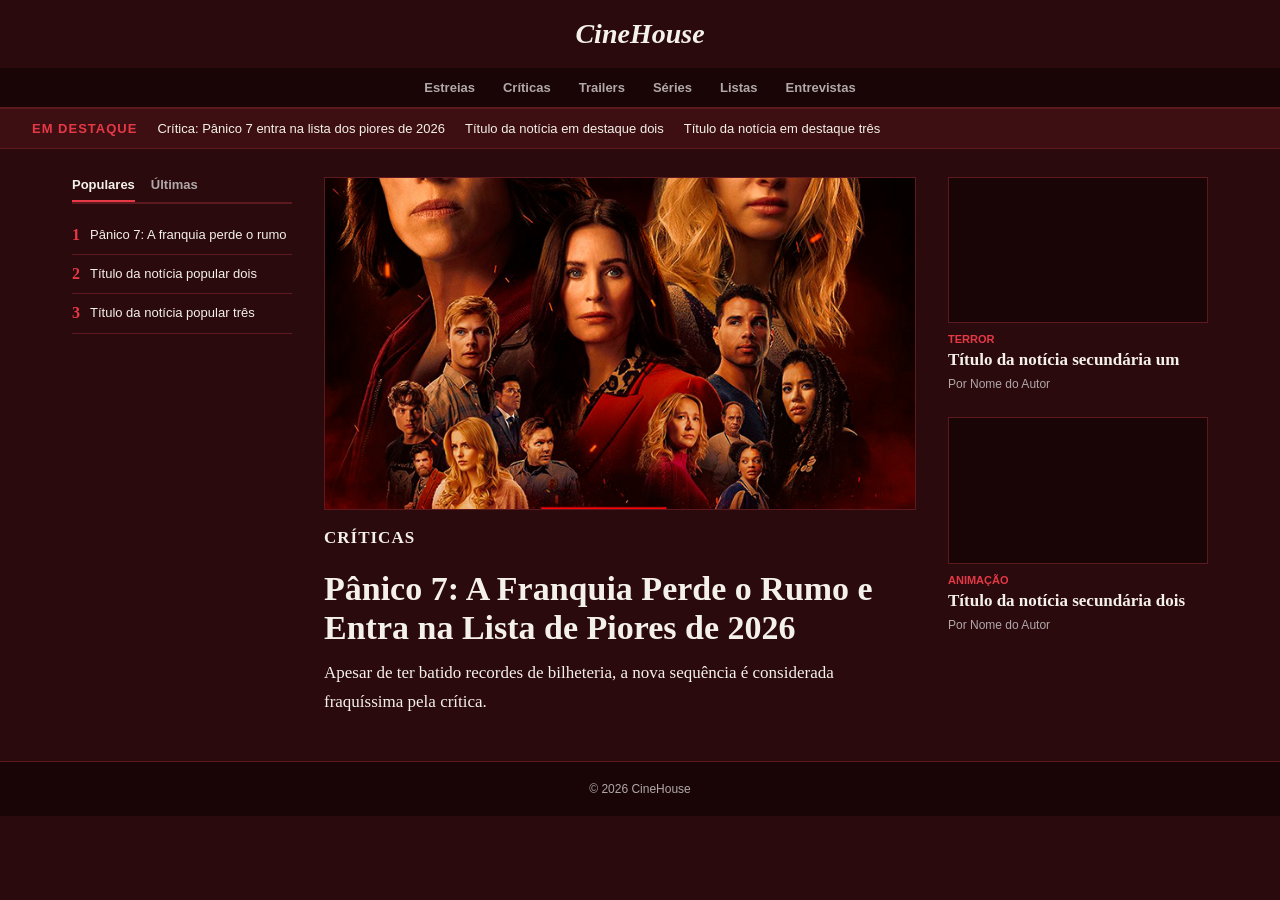
==== frontend/index.html @ 648c5cd6 "feat: Imagem do Filme Panico7 adiciona. Cor do fundo e mudada para cores mais curas, e contrastes fe" ====
<!DOCTYPE html>
<html lang="pt">
<head>
  <meta charset="UTF-8">
  <meta name="viewport" content="width=device-width, initial-scale=1">
  <title>CineHouse</title>
  <link rel="stylesheet" href="../styles/style.css">
</head>
<body>

  <header class="site-header">
    <div class="header-inner">
      <div class="header-spacer"></div>
      <a href="index.html" class="logo">CineHouse</a>
    </div>
    <nav class="main-nav">
      <a href="#">Estreias</a>
      <a href="#">Críticas</a>
      <a href="#">Trailers</a>
      <a href="#">Séries</a>
      <a href="#">Listas</a>
      <a href="#">Entrevistas</a>
    </nav>
  </header>

  <!-- BARRA DE DESTAQUE COM LINK PARA O ARTIGO -->
  <div class="trending-bar">
    <span class="trending-label">Em destaque</span>
    <a href="../noticias/Panico7.html">Crítica: Pânico 7 entra na lista dos piores de 2026</a>
    <a href="#">Título da notícia em destaque dois</a>
    <a href="#">Título da notícia em destaque três</a>
  </div>

  <main class="content-grid">

    <aside class="sidebar-left">
      <div class="sidebar-tabs">
        <span class="tab active">Populares</span>
        <span class="tab">Últimas</span>
      </div>
      <ol class="popular-list">
        <li>
          <span class="rank">1</span>
          <a href="../noticias/Panico7.html" class="popular-title">Pânico 7: A franquia perde o rumo</a>
        </li>
        <li>
          <span class="rank">2</span>
          <span class="popular-title">Título da notícia popular dois</span>
        </li>
        <li>
          <span class="rank">3</span>
          <span class="popular-title">Título da notícia popular três</span>
        </li>
      </ol>
    </aside>

    <!-- ARTIGO PRINCIPAL TAMBÉM LINKADO -->
    <article class="featured-story">
      <a href="../noticias/Panico7.html">
        <div class="featured-image">
	<img src="../noticias/panico-7.jpg" alt="Capa do filme Pânico 7 com a máscara Ghostface e elenco principal">
	</div>
      </a>
      <p class="eyebrow">Críticas</p>
      <h1><a href="../noticias/Panico7.html">Pânico 7: A Franquia Perde o Rumo e Entra na Lista de Piores de 2026</a></h1>
      <p class="deck">Apesar de ter batido recordes de bilheteria, a nova sequência é considerada fraquíssima pela crítica.</p>
    </article>

    <aside class="sidebar-right">
      <div class="secondary-story">
        <div class="secondary-image"></div>
        <p class="category">Terror</p>
        <h3><a href="#">Título da notícia secundária um</a></h3>
        <p class="byline">Por Nome do Autor</p>
      </div>
      <div class="secondary-story">
        <div class="secondary-image"></div>
        <p class="category">Animação</p>
        <h3><a href="#">Título da notícia secundária dois</a></h3>
        <p class="byline">Por Nome do Autor</p>
      </div>
    </aside>

  </main>

  <footer class="site-footer">
    <p>&copy; 2026 CineHouse</p>
  </footer>

</body>
</html>
---- styles/style.css ----
:root {
  /* Cores do Tema Cinema */
  --bg-wine: #2b0a0d;       /* Vermelho vinho escuro (cortina de cinema) */
  --bg-wine-light: #3d0f13; /* Vinho ligeiramente mais claro para hovers/destaques */
  --text-main: #f4f1ea;     /* Off-white (papel antigo) para leitura confortável */
  --text-muted: #b0a8a9;    /* Cinza avermelhado para textos secundários */
  --border-wine: #5c1a1e;   /* Cor das linhas divisórias */
  --accent-red: #e63946;    /* Vermelho mais vivo para destaques (badges, botões) */
  
  --font-serif: Georgia, "Times New Roman", Times, serif;
  --font-sans: Helvetica, Arial, sans-serif;
}

* {
  box-sizing: border-box;
  margin: 0;
  padding: 0;
}

body {
  font-family: var(--font-sans);
  color: var(--text-main);
  background: var(--bg-wine); /* Fundo vinho aplicado */
}

a {
  color: inherit;
  text-decoration: none;
  transition: color 0.2s ease;
}

a:hover {
  color: var(--accent-red);
}

/* ===== Header ===== */

.site-header {
  border-bottom: 1px solid var(--border-wine);
  background: var(--bg-wine);
}

.header-inner {
  display: grid;
  grid-template-columns: 1fr auto 1fr;
  align-items: center;
  padding: 18px 32px;
}

.header-spacer.right {
  display: flex;
  justify-content: flex-end;
}

.logo {
  font-family: var(--font-serif);
  font-style: italic;
  font-size: 28px;
  font-weight: bold;
  text-align: center;
  color: var(--text-main);
}

.btn-follow {
  background: var(--accent-red);
  color: var(--text-main);
  border: none;
  padding: 8px 18px;
  font-size: 13px;
  font-weight: bold;
  cursor: pointer;
  border-radius: 2px;
}

.main-nav {
  display: flex;
  justify-content: center;
  gap: 28px;
  padding: 12px 0;
  background: #1a0506; /* Quase preto, para a barra de navegação */
  border-bottom: 1px solid var(--border-wine);
}

.main-nav a {
  color: var(--text-muted);
  font-size: 13px;
  font-weight: 600;
}

.main-nav a:hover {
  color: var(--text-main);
}

/* ===== Trending bar ===== */

.trending-bar {
  display: flex;
  align-items: center;
  gap: 20px;
  padding: 12px 32px;
  border-bottom: 1px solid var(--border-wine);
  font-size: 13px;
  overflow-x: auto;
  white-space: nowrap;
  background: var(--bg-wine-light);
}

.trending-label {
  color: var(--accent-red);
  font-weight: bold;
  text-transform: uppercase;
  letter-spacing: 1px;
}

/* ===== Content grid ===== */

.content-grid {
  display: grid;
  grid-template-columns: 220px 1fr 260px;
  gap: 32px;
  padding: 28px 32px;
  max-width: 1200px;
  margin: 0 auto;
}

/* Sidebar left */

.sidebar-tabs {
  display: flex;
  gap: 16px;
  border-bottom: 2px solid var(--border-wine);
  margin-bottom: 12px;
}

.tab {
  font-size: 13px;
  font-weight: bold;
  padding-bottom: 8px;
  color: var(--text-muted);
  cursor: pointer;
}

.tab.active {
  color: var(--text-main);
  border-bottom: 2px solid var(--accent-red);
}

.popular-list {
  list-style: none;
}

.popular-list li {
  display: flex;
  gap: 10px;
  padding: 10px 0;
  border-bottom: 1px solid var(--border-wine);
}

.rank {
  font-family: var(--font-serif);
  font-weight: bold;
  color: var(--accent-red);
  font-size: 16px;
}

.popular-title {
  font-size: 13px;
  line-height: 1.4;
  color: var(--text-main);
}

/* Featured story */

.featured-image {
  aspect-ratio: 16 / 9;
  background: #1a0506;
  margin-bottom: 14px;
  overflow: hidden;
  border: 1px solid var(--border-wine);
}

.featured-image img {
  width: 100%;
  height: 100%;
  object-fit: cover;
  display: block;
}

.eyebrow {
  font-size: 12px;
  font-weight: bold;
  color: var(--accent-red);
  margin-bottom: 6px;
  text-transform: uppercase;
  letter-spacing: 1px;
}

.featured-story h1 {
  font-family: var(--font-serif);
  font-size: 34px;
  line-height: 1.15;
  margin-bottom: 12px;
  color: var(--text-main);
}

.deck {
  font-family: var(--font-serif);
  font-size: 17px;
  color: var(--text-muted);
  line-height: 1.5;
  margin-bottom: 20px;
}

/* === PARÁGRAFOS GERAIS DO ARTIGO === */

.featured-story p {
  font-family: var(--font-serif);
  font-size: 17px;
  line-height: 1.7;
  color: var(--text-main);
  margin-bottom: 16px;
}

/* Sidebar right */

.secondary-story {
  margin-bottom: 26px;
}

.secondary-image {
  aspect-ratio: 16 / 9;
  background: #1a0506;
  margin-bottom: 10px;
  border: 1px solid var(--border-wine);
}

.category {
  font-size: 11px;
  font-weight: bold;
  color: var(--accent-red);
  margin-bottom: 4px;
  text-transform: uppercase;
}

.secondary-story h3 {
  font-family: var(--font-serif);
  font-size: 17px;
  line-height: 1.3;
  margin-bottom: 6px;
  color: var(--text-main);
}

.byline {
  font-size: 12px;
  color: var(--text-muted);
}

/* ===== Footer ===== */

.site-footer {
  border-top: 1px solid var(--border-wine);
  padding: 20px 32px;
  text-align: center;
  font-size: 12px;
  color: var(--text-muted);
  background: #1a0506;
}

/* ===== Responsive ===== */

@media (max-width: 900px) {
  .content-grid {
    grid-template-columns: 1fr;
  }

  .main-nav {
    flex-wrap: wrap;
    gap: 14px;
  }

  .featured-story h1 {
    font-size: 26px;
  }

  .featured-story p,
  .deck {
    font-size: 15px;
  }
}
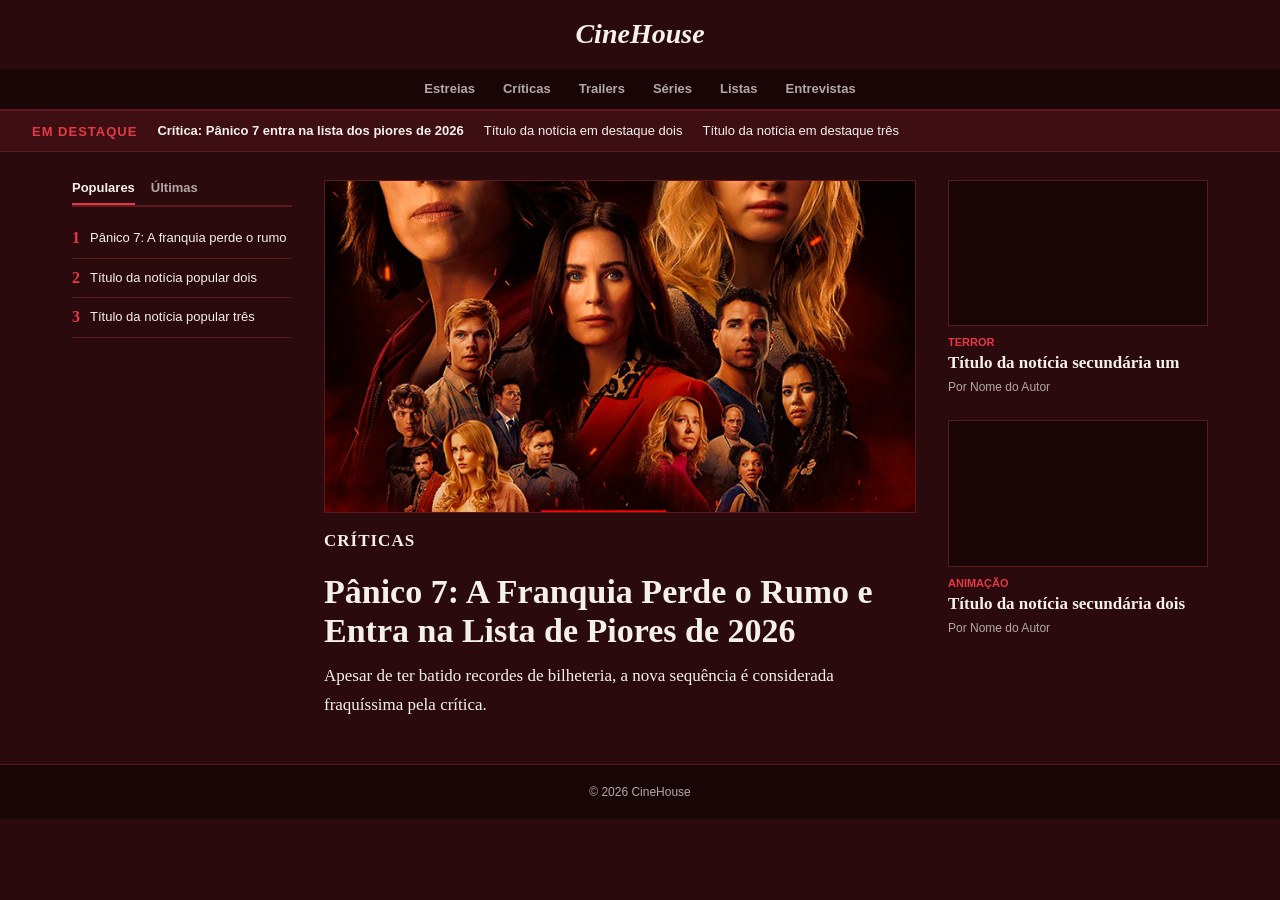
==== commit 86d6d8be: "feat: Imagem do Filme Panico7 adiciona. Cor do fundo e mudada para cores mais curas, e contrastes fe" ====
--- a/frontend/index.html
+++ b/frontend/index.html
@@ -26,7 +26,7 @@
   <!-- BARRA DE DESTAQUE COM LINK PARA O ARTIGO -->
   <div class="trending-bar">
     <span class="trending-label">Em destaque</span>
-    <a href="../noticias/Panico7.html">Crítica: Pânico 7 entra na lista dos piores de 2026</a>
+    <a href="../noticias/Panico7.html"><b>Crítica: Pânico 7 entra na lista dos piores de 2026</b></a>
     <a href="#">Título da notícia em destaque dois</a>
     <a href="#">Título da notícia em destaque três</a>
   </div>
@@ -62,7 +62,7 @@
 	</div>
       </a>
       <p class="eyebrow">Críticas</p>
-      <h1><a href="../noticias/Panico7.html">Pânico 7: A Franquia Perde o Rumo e Entra na Lista de Piores de 2026</a></h1>
+      <h1><a href="../noticias/Panico7.html"><b>Pânico 7: A Franquia Perde o Rumo e Entra na Lista de Piores de 2026</a></b></h1>
       <p class="deck">Apesar de ter batido recordes de bilheteria, a nova sequência é considerada fraquíssima pela crítica.</p>
     </article>
 
--- a/styles/style.css
+++ b/styles/style.css
@@ -20,17 +20,18 @@
 body {
   font-family: var(--font-sans);
   color: var(--text-main);
-  background: var(--bg-wine); /* Fundo vinho aplicado */
+  background: var(--bg-wine); /* Fundo vinho*/
 }
 
 a {
   color: inherit;
   text-decoration: none;
-  transition: color 0.2s ease;
+  border-bottom: 1px solid transparent;
+  transition: border-color 0.2s ease;
 }
 
 a:hover {
-  color: var(--accent-red);
+  border-bottom: 1px solid currentColor;
 }
 
 /* ===== Header ===== */
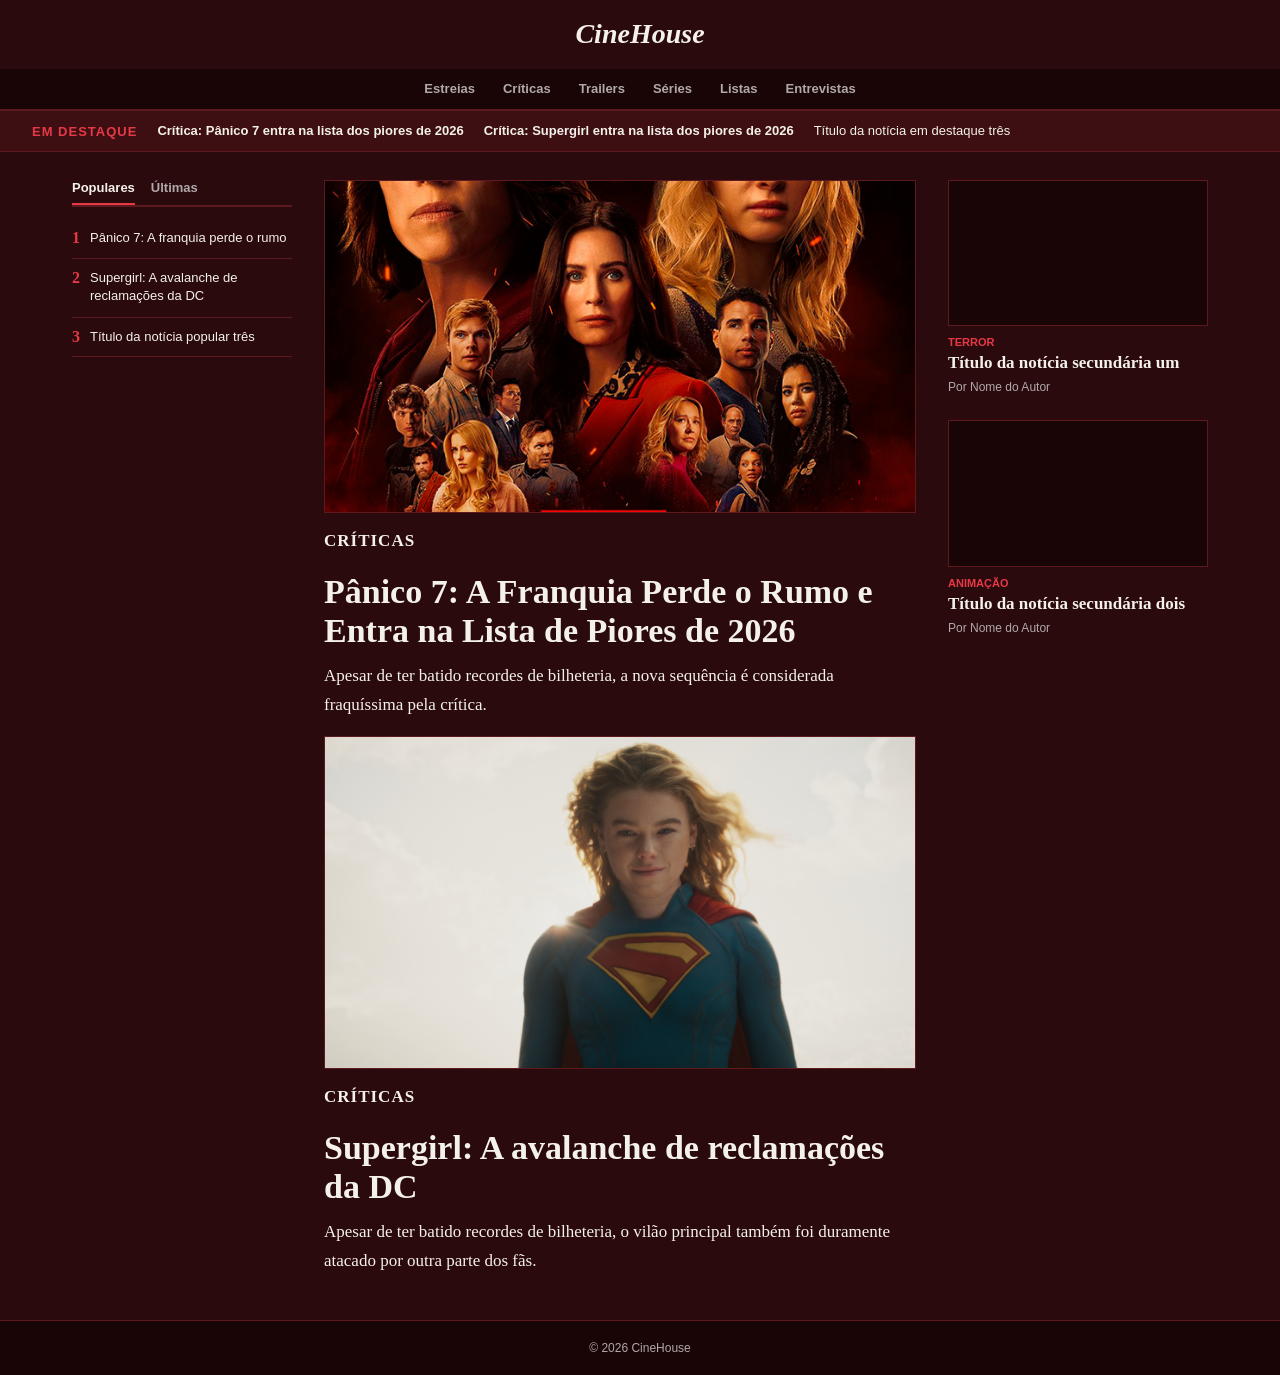
==== commit 589e995f: "fix: Linkagem e restruturacao do layout quebrado consertado" ====
--- a/frontend/index.html
+++ b/frontend/index.html
@@ -23,11 +23,10 @@
     </nav>
   </header>
 
-  <!-- BARRA DE DESTAQUE COM LINK PARA O ARTIGO -->
   <div class="trending-bar">
     <span class="trending-label">Em destaque</span>
     <a href="../noticias/Panico7.html"><b>Crítica: Pânico 7 entra na lista dos piores de 2026</b></a>
-    <a href="#">Título da notícia em destaque dois</a>
+    <a href="../noticias/Supergirl.html"><strong>Crítica: Supergirl entra na lista dos piores de 2026</strong></a>
     <a href="#">Título da notícia em destaque três</a>
   </div>
 
@@ -45,7 +44,7 @@
         </li>
         <li>
           <span class="rank">2</span>
-          <span class="popular-title">Título da notícia popular dois</span>
+          <a href="../noticias/Supergirl.html" class="popular-title">Supergirl: A avalanche de reclamações da DC</a>
         </li>
         <li>
           <span class="rank">3</span>
@@ -54,18 +53,32 @@
       </ol>
     </aside>
 
-    <!-- ARTIGO PRINCIPAL TAMBÉM LINKADO -->
-    <article class="featured-story">
-      <a href="../noticias/Panico7.html">
-        <div class="featured-image">
-	<img src="../noticias/panico-7.jpg" alt="Capa do filme Pânico 7 com a máscara Ghostface e elenco principal">
-	</div>
-      </a>
-      <p class="eyebrow">Críticas</p>
-      <h1><a href="../noticias/Panico7.html"><b>Pânico 7: A Franquia Perde o Rumo e Entra na Lista de Piores de 2026</a></b></h1>
-      <p class="deck">Apesar de ter batido recordes de bilheteria, a nova sequência é considerada fraquíssima pela crítica.</p>
-    </article>
+    <!-- Coluna Central: Artigos Principais empilhados -->
+    <div class="main-content">
+      <article class="featured-story">
+        <a href="../noticias/Panico7.html">
+          <div class="featured-image">
+            <img src="../noticias/panico-7.jpg" alt="Capa do filme Pânico 7 com a máscara Ghostface e elenco principal">
+          </div>
+        </a>
+        <p class="eyebrow">Críticas</p>
+        <h1><a href="../noticias/Panico7.html">Pânico 7: A Franquia Perde o Rumo e Entra na Lista de Piores de 2026</a></h1>
+        <p class="deck">Apesar de ter batido recordes de bilheteria, a nova sequência é considerada fraquíssima pela crítica.</p>
+      </article>
 
+      <article class="featured-story">
+        <a href="../noticias/Supergirl.html">
+          <div class="featured-image">
+            <img src="../noticias/supergirl.jpg" alt="Capa do filme com a atriz Milly Alcock">
+          </div>
+        </a>
+        <p class="eyebrow">Críticas</p>
+        <h2><a href="../noticias/Supergirl.html">Supergirl: A avalanche de reclamações da DC</a></h2>
+        <p class="deck">Apesar de ter batido recordes de bilheteria, o vilão principal também foi duramente atacado por outra parte dos fãs.</p>
+      </article>
+    </div>
+
+    <!-- ARTIGOS Da Direita -->
     <aside class="sidebar-right">
       <div class="secondary-story">
         <div class="secondary-image"></div>
--- a/styles/style.css
+++ b/styles/style.css
@@ -1,11 +1,11 @@
 :root {
   /* Cores do Tema Cinema */
-  --bg-wine: #2b0a0d;       /* Vermelho vinho escuro (cortina de cinema) */
-  --bg-wine-light: #3d0f13; /* Vinho ligeiramente mais claro para hovers/destaques */
-  --text-main: #f4f1ea;     /* Off-white (papel antigo) para leitura confortável */
-  --text-muted: #b0a8a9;    /* Cinza avermelhado para textos secundários */
-  --border-wine: #5c1a1e;   /* Cor das linhas divisórias */
-  --accent-red: #e63946;    /* Vermelho mais vivo para destaques (badges, botões) */
+  --bg-vinho: #2b0a0d;       /* Vermelho vinho escuro*/
+  --bg-vinho-claro: #3d0f13; /* Vinho ligeiramente mais claro para hovers/destaques */
+  --text-principal: #f4f1ea;     /* Off-white para leitura confortável */
+  --text-escuro: #b0a8a9;    /* Cinza avermelhado para textos secundários */
+  --borda-vinho: #5c1a1e;   /* Cor das linhas de baixo*/
+  --accent-vermelho: #e63946;    /* Vermelho mais vivo para destaques*/
   
   --font-serif: Georgia, "Times New Roman", Times, serif;
   --font-sans: Helvetica, Arial, sans-serif;
@@ -19,8 +19,8 @@
 
 body {
   font-family: var(--font-sans);
-  color: var(--text-main);
-  background: var(--bg-wine); /* Fundo vinho*/
+  color: var(--text-principal);
+  background: var(--bg-vinho); 
 }
 
 a {
@@ -34,11 +34,11 @@
   border-bottom: 1px solid currentColor;
 }
 
-/* ===== Header ===== */
+/*Header*/
 
 .site-header {
-  border-bottom: 1px solid var(--border-wine);
-  background: var(--bg-wine);
+  border-bottom: 1px solid var(--borda-vinho);
+  background: var(--bg-vinho);
 }
 
 .header-inner {
@@ -59,12 +59,12 @@
   font-size: 28px;
   font-weight: bold;
   text-align: center;
-  color: var(--text-main);
+  color: var(--text-principal);
 }
 
 .btn-follow {
-  background: var(--accent-red);
-  color: var(--text-main);
+  background: var(--accent-vermelho);
+  color: var(--text-principal);
   border: none;
   padding: 8px 18px;
   font-size: 13px;
@@ -78,42 +78,42 @@
   justify-content: center;
   gap: 28px;
   padding: 12px 0;
-  background: #1a0506; /* Quase preto, para a barra de navegação */
-  border-bottom: 1px solid var(--border-wine);
+  background: #1a0506;
+  border-bottom: 1px solid var(--borda-vinho);
 }
 
 .main-nav a {
-  color: var(--text-muted);
+  color: var(--text-escuro);
   font-size: 13px;
   font-weight: 600;
 }
 
 .main-nav a:hover {
-  color: var(--text-main);
-}
-
-/* ===== Trending bar ===== */
+  color: var(--text-principal);
+}
+
+/*Trending bar*/
 
 .trending-bar {
   display: flex;
   align-items: center;
   gap: 20px;
   padding: 12px 32px;
-  border-bottom: 1px solid var(--border-wine);
+  border-bottom: 1px solid var(--borda-vinho);
   font-size: 13px;
   overflow-x: auto;
   white-space: nowrap;
-  background: var(--bg-wine-light);
+  background: var(--bg-vinho-claro);
 }
 
 .trending-label {
-  color: var(--accent-red);
+  color: var(--accent-vermelho);
   font-weight: bold;
   text-transform: uppercase;
   letter-spacing: 1px;
 }
 
-/* ===== Content grid ===== */
+/*Content grid*/
 
 .content-grid {
   display: grid;
@@ -129,7 +129,7 @@
 .sidebar-tabs {
   display: flex;
   gap: 16px;
-  border-bottom: 2px solid var(--border-wine);
+  border-bottom: 2px solid var(--borda-vinho);
   margin-bottom: 12px;
 }
 
@@ -137,13 +137,13 @@
   font-size: 13px;
   font-weight: bold;
   padding-bottom: 8px;
-  color: var(--text-muted);
+  color: var(--text-escuro);
   cursor: pointer;
 }
 
 .tab.active {
-  color: var(--text-main);
-  border-bottom: 2px solid var(--accent-red);
+  color: var(--text-principal);
+  border-bottom: 2px solid var(--accent-vermelho);
 }
 
 .popular-list {
@@ -154,20 +154,20 @@
   display: flex;
   gap: 10px;
   padding: 10px 0;
-  border-bottom: 1px solid var(--border-wine);
+  border-bottom: 1px solid var(--borda-vinho);
 }
 
 .rank {
   font-family: var(--font-serif);
   font-weight: bold;
-  color: var(--accent-red);
+  color: var(--accent-vermelho);
   font-size: 16px;
 }
 
 .popular-title {
   font-size: 13px;
   line-height: 1.4;
-  color: var(--text-main);
+  color: var(--text-principal);
 }
 
 /* Featured story */
@@ -177,7 +177,7 @@
   background: #1a0506;
   margin-bottom: 14px;
   overflow: hidden;
-  border: 1px solid var(--border-wine);
+  border: 1px solid var(--borda-vinho);
 }
 
 .featured-image img {
@@ -190,7 +190,7 @@
 .eyebrow {
   font-size: 12px;
   font-weight: bold;
-  color: var(--accent-red);
+  color: var(--accent-vermelho);
   margin-bottom: 6px;
   text-transform: uppercase;
   letter-spacing: 1px;
@@ -201,24 +201,40 @@
   font-size: 34px;
   line-height: 1.15;
   margin-bottom: 12px;
-  color: var(--text-main);
+  color: var(--text-principal);
+}
+
+.featured-story h2 {
+  font-family: var(--font-serif);
+  font-size: 34px;
+  line-height: 1.15;
+  margin-bottom: 12px;
+  color: var(--text-principal);
+}
+
+.featured-story h3 {
+  font-family: var(--font-serif);
+  font-size: 34px;
+  line-height: 1.15;
+  margin-bottom: 12px;
+  color: var(--text-principal);
 }
 
 .deck {
   font-family: var(--font-serif);
   font-size: 17px;
-  color: var(--text-muted);
+  color: var(--text-escuro);
   line-height: 1.5;
   margin-bottom: 20px;
 }
 
-/* === PARÁGRAFOS GERAIS DO ARTIGO === */
+/*PARÁGRAFOS GERAIS DO ARTIGO*/
 
 .featured-story p {
   font-family: var(--font-serif);
   font-size: 17px;
   line-height: 1.7;
-  color: var(--text-main);
+  color: var(--text-principal);
   margin-bottom: 16px;
 }
 
@@ -232,13 +248,13 @@
   aspect-ratio: 16 / 9;
   background: #1a0506;
   margin-bottom: 10px;
-  border: 1px solid var(--border-wine);
+  border: 1px solid var(--borda-vinho);
 }
 
 .category {
   font-size: 11px;
   font-weight: bold;
-  color: var(--accent-red);
+  color: var(--accent-vermelho);
   margin-bottom: 4px;
   text-transform: uppercase;
 }
@@ -248,43 +264,21 @@
   font-size: 17px;
   line-height: 1.3;
   margin-bottom: 6px;
-  color: var(--text-main);
+  color: var(--text-principal);
 }
 
 .byline {
   font-size: 12px;
-  color: var(--text-muted);
-}
-
-/* ===== Footer ===== */
+  color: var(--text-escuro);
+}
+
+/*Footer*/
 
 .site-footer {
-  border-top: 1px solid var(--border-wine);
+  border-top: 1px solid var(--borda-vinho);
   padding: 20px 32px;
   text-align: center;
   font-size: 12px;
-  color: var(--text-muted);
-  background: #1a0506;
-}
-
-/* ===== Responsive ===== */
-
-@media (max-width: 900px) {
-  .content-grid {
-    grid-template-columns: 1fr;
-  }
-
-  .main-nav {
-    flex-wrap: wrap;
-    gap: 14px;
-  }
-
-  .featured-story h1 {
-    font-size: 26px;
-  }
-
-  .featured-story p,
-  .deck {
-    font-size: 15px;
-  }
-}
+  color: var(--text-escuro);
+  background: #1a0506;
+}
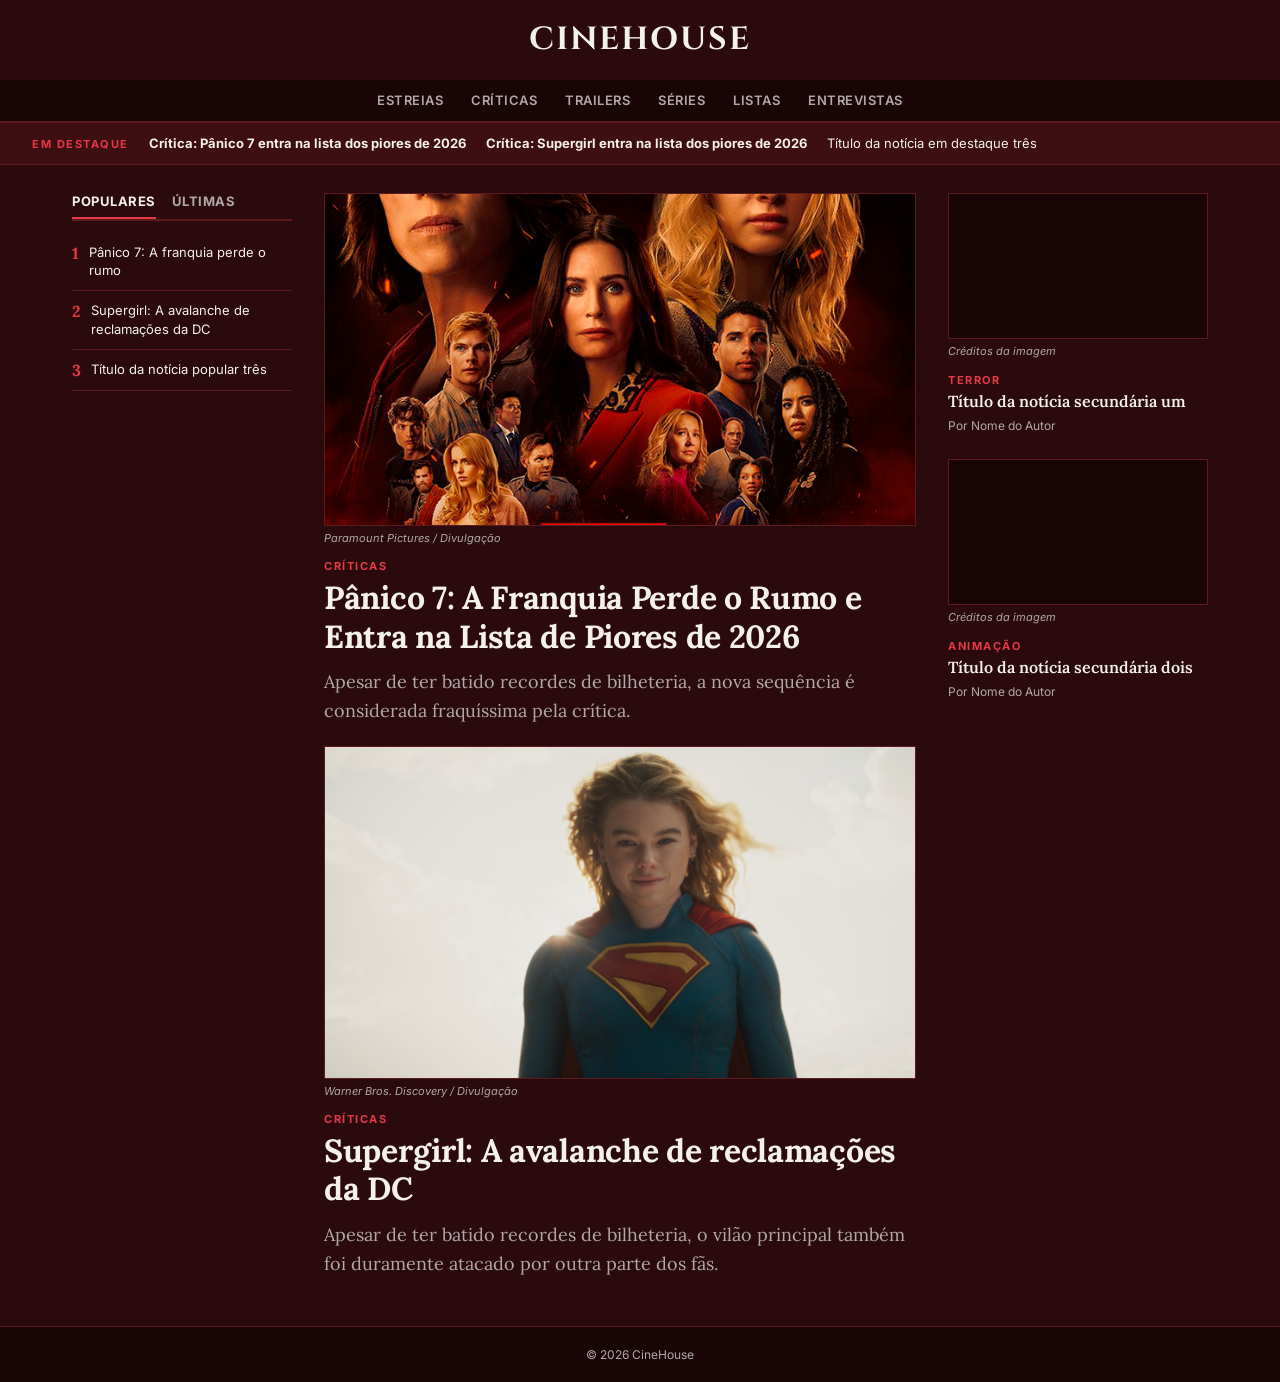
==== commit da2caf40: "Feat: Nova tag adicionada, Css refatorado para a nova Tag e Fix: Os Links que nao funcionavam" ====
--- a/frontend/index.html
+++ b/frontend/index.html
@@ -4,6 +4,10 @@
   <meta charset="UTF-8">
   <meta name="viewport" content="width=device-width, initial-scale=1">
   <title>CineHouse</title>
+  <link rel="preconnect" href="https://fonts.googleapis.com">
+  <link rel="preconnect" href="https://fonts.gstatic.com" crossorigin>
+  <link href="https://fonts.googleapis.com/css2?family=Cinzel:wght@700&family=Inter:wght@400;500;600;700&family=Lora:ital,wght@0,400;0,600;0,700;1,400&display=swap" rel="stylesheet">
+  
   <link rel="stylesheet" href="../styles/style.css">
 </head>
 <body>
@@ -53,13 +57,14 @@
       </ol>
     </aside>
 
-    <!-- Coluna Central: Artigos Principais empilhados -->
+    <!-- Artigos Principais -->
     <div class="main-content">
       <article class="featured-story">
         <a href="../noticias/Panico7.html">
-          <div class="featured-image">
-            <img src="../noticias/panico-7.jpg" alt="Capa do filme Pânico 7 com a máscara Ghostface e elenco principal">
-          </div>
+          <figure class="featured-media">
+            <img src="../cartazes/panico-7.jpg" alt="Capa do filme Pânico 7 com a máscara Ghostface e elenco principal">
+            <figcaption class="media-caption">Paramount Pictures / Divulgação</figcaption>
+          </figure>
         </a>
         <p class="eyebrow">Críticas</p>
         <h1><a href="../noticias/Panico7.html">Pânico 7: A Franquia Perde o Rumo e Entra na Lista de Piores de 2026</a></h1>
@@ -68,9 +73,10 @@
 
       <article class="featured-story">
         <a href="../noticias/Supergirl.html">
-          <div class="featured-image">
-            <img src="../noticias/supergirl.jpg" alt="Capa do filme com a atriz Milly Alcock">
-          </div>
+          <figure class="featured-media">
+            <img src="../cartazes/supergirl.jpg" alt="Capa do filme com a atriz Milly Alcock">
+            <figcaption class="media-caption">Warner Bros. Discovery / Divulgação</figcaption>
+          </figure>
         </a>
         <p class="eyebrow">Críticas</p>
         <h2><a href="../noticias/Supergirl.html">Supergirl: A avalanche de reclamações da DC</a></h2>
@@ -78,16 +84,22 @@
       </article>
     </div>
 
-    <!-- ARTIGOS Da Direita -->
+    <!-- Artigos da Direita -->
     <aside class="sidebar-right">
       <div class="secondary-story">
-        <div class="secondary-image"></div>
+        <figure class="secondary-media">
+          <div class="secondary-image-placeholder"></div>
+          <figcaption class="media-caption">Créditos da imagem</figcaption>
+        </figure>
         <p class="category">Terror</p>
         <h3><a href="#">Título da notícia secundária um</a></h3>
         <p class="byline">Por Nome do Autor</p>
       </div>
       <div class="secondary-story">
-        <div class="secondary-image"></div>
+        <figure class="secondary-media">
+          <div class="secondary-image-placeholder"></div>
+          <figcaption class="media-caption">Créditos da imagem</figcaption>
+        </figure>
         <p class="category">Animação</p>
         <h3><a href="#">Título da notícia secundária dois</a></h3>
         <p class="byline">Por Nome do Autor</p>
--- a/styles/style.css
+++ b/styles/style.css
@@ -7,8 +7,9 @@
   --borda-vinho: #5c1a1e;   /* Cor das linhas de baixo*/
   --accent-vermelho: #e63946;    /* Vermelho mais vivo para destaques*/
   
-  --font-serif: Georgia, "Times New Roman", Times, serif;
-  --font-sans: Helvetica, Arial, sans-serif;
+  --font-logo: 'Cinzel', Georgia, serif;
+  --font-serif: 'Lora', Georgia, serif;
+  --font-sans: 'Inter', system-ui, -apple-system, sans-serif;
 }
 
 * {
@@ -34,7 +35,7 @@
   border-bottom: 1px solid currentColor;
 }
 
-/*Header*/
+/* Header */
 
 .site-header {
   border-bottom: 1px solid var(--borda-vinho);
@@ -54,10 +55,11 @@
 }
 
 .logo {
-  font-family: var(--font-serif);
-  font-style: italic;
-  font-size: 28px;
-  font-weight: bold;
+  font-family: var(--font-logo);
+  font-size: 32px;
+  font-weight: 700;
+  letter-spacing: 2px;
+  text-transform: uppercase;
   text-align: center;
   color: var(--text-principal);
 }
@@ -84,15 +86,18 @@
 
 .main-nav a {
   color: var(--text-escuro);
+  font-family: var(--font-sans);
   font-size: 13px;
   font-weight: 600;
+  letter-spacing: 0.5px;
+  text-transform: uppercase;
 }
 
 .main-nav a:hover {
   color: var(--text-principal);
 }
 
-/*Trending bar*/
+/* Trending bar */
 
 .trending-bar {
   display: flex;
@@ -107,13 +112,15 @@
 }
 
 .trending-label {
-  color: var(--accent-vermelho);
-  font-weight: bold;
-  text-transform: uppercase;
-  letter-spacing: 1px;
-}
-
-/*Content grid*/
+  font-family: var(--font-sans);
+  color: var(--accent-vermelho);
+  font-weight: 700;
+  text-transform: uppercase;
+  letter-spacing: 1.5px;
+  font-size: 11px;
+}
+
+/* Content grid */
 
 .content-grid {
   display: grid;
@@ -134,11 +141,14 @@
 }
 
 .tab {
+  font-family: var(--font-sans);
   font-size: 13px;
   font-weight: bold;
   padding-bottom: 8px;
   color: var(--text-escuro);
   cursor: pointer;
+  text-transform: uppercase;
+  letter-spacing: 0.5px;
 }
 
 .tab.active {
@@ -170,67 +180,73 @@
   color: var(--text-principal);
 }
 
-/* Featured story */
-
-.featured-image {
+/* Mídias e Imagens (figure / figcaption) */
+
+figure.featured-media,
+figure.secondary-media {
+  margin: 0 0 14px 0;
+}
+
+.featured-media img {
+  width: 100%;
   aspect-ratio: 16 / 9;
-  background: #1a0506;
-  margin-bottom: 14px;
-  overflow: hidden;
-  border: 1px solid var(--borda-vinho);
-}
-
-.featured-image img {
-  width: 100%;
-  height: 100%;
   object-fit: cover;
   display: block;
-}
+  border: 1px solid var(--borda-vinho);
+  background: #1a0506;
+}
+
+.secondary-image-placeholder {
+  aspect-ratio: 16 / 9;
+  background: #1a0506;
+  border: 1px solid var(--borda-vinho);
+}
+
+.media-caption {
+  font-family: var(--font-sans);
+  font-size: 11px;
+  color: var(--text-escuro);
+  margin-top: 5px;
+  line-height: 1.3;
+  font-style: italic;
+}
+
+/* Featured story */
 
 .eyebrow {
-  font-size: 12px;
-  font-weight: bold;
+  font-family: var(--font-sans);
+  font-size: 11px;
+  font-weight: 700;
   color: var(--accent-vermelho);
   margin-bottom: 6px;
   text-transform: uppercase;
-  letter-spacing: 1px;
-}
-
-.featured-story h1 {
-  font-family: var(--font-serif);
-  font-size: 34px;
-  line-height: 1.15;
+  letter-spacing: 1.5px;
+}
+
+.featured-story h1, 
+.featured-story h2, 
+.featured-story h3 {
+  font-family: var(--font-serif);
+  font-size: 32px;
+  font-weight: 700;
+  line-height: 1.2;
+  letter-spacing: -0.3px;
   margin-bottom: 12px;
   color: var(--text-principal);
 }
 
-.featured-story h2 {
-  font-family: var(--font-serif);
-  font-size: 34px;
-  line-height: 1.15;
-  margin-bottom: 12px;
-  color: var(--text-principal);
-}
-
-.featured-story h3 {
-  font-family: var(--font-serif);
-  font-size: 34px;
-  line-height: 1.15;
-  margin-bottom: 12px;
-  color: var(--text-principal);
-}
-
 .deck {
   font-family: var(--font-serif);
-  font-size: 17px;
-  color: var(--text-escuro);
-  line-height: 1.5;
+  font-size: 18px;
+  font-weight: 400;
+  color: var(--text-escuro);
+  line-height: 1.6;
   margin-bottom: 20px;
 }
 
-/*PARÁGRAFOS GERAIS DO ARTIGO*/
-
-.featured-story p {
+/* Parágrafos do Artigo */
+
+.featured-story p:not(.eyebrow):not(.deck) {
   font-family: var(--font-serif);
   font-size: 17px;
   line-height: 1.7;
@@ -244,25 +260,21 @@
   margin-bottom: 26px;
 }
 
-.secondary-image {
-  aspect-ratio: 16 / 9;
-  background: #1a0506;
-  margin-bottom: 10px;
-  border: 1px solid var(--borda-vinho);
-}
-
 .category {
-  font-size: 11px;
-  font-weight: bold;
+  font-family: var(--font-sans);
+  font-size: 11px;
+  font-weight: 700;
   color: var(--accent-vermelho);
   margin-bottom: 4px;
   text-transform: uppercase;
+  letter-spacing: 1.5px;
 }
 
 .secondary-story h3 {
   font-family: var(--font-serif);
-  font-size: 17px;
-  line-height: 1.3;
+  font-size: 16px;
+  font-weight: 600;
+  line-height: 1.35;
   margin-bottom: 6px;
   color: var(--text-principal);
 }
@@ -272,7 +284,7 @@
   color: var(--text-escuro);
 }
 
-/*Footer*/
+/* Footer */
 
 .site-footer {
   border-top: 1px solid var(--borda-vinho);
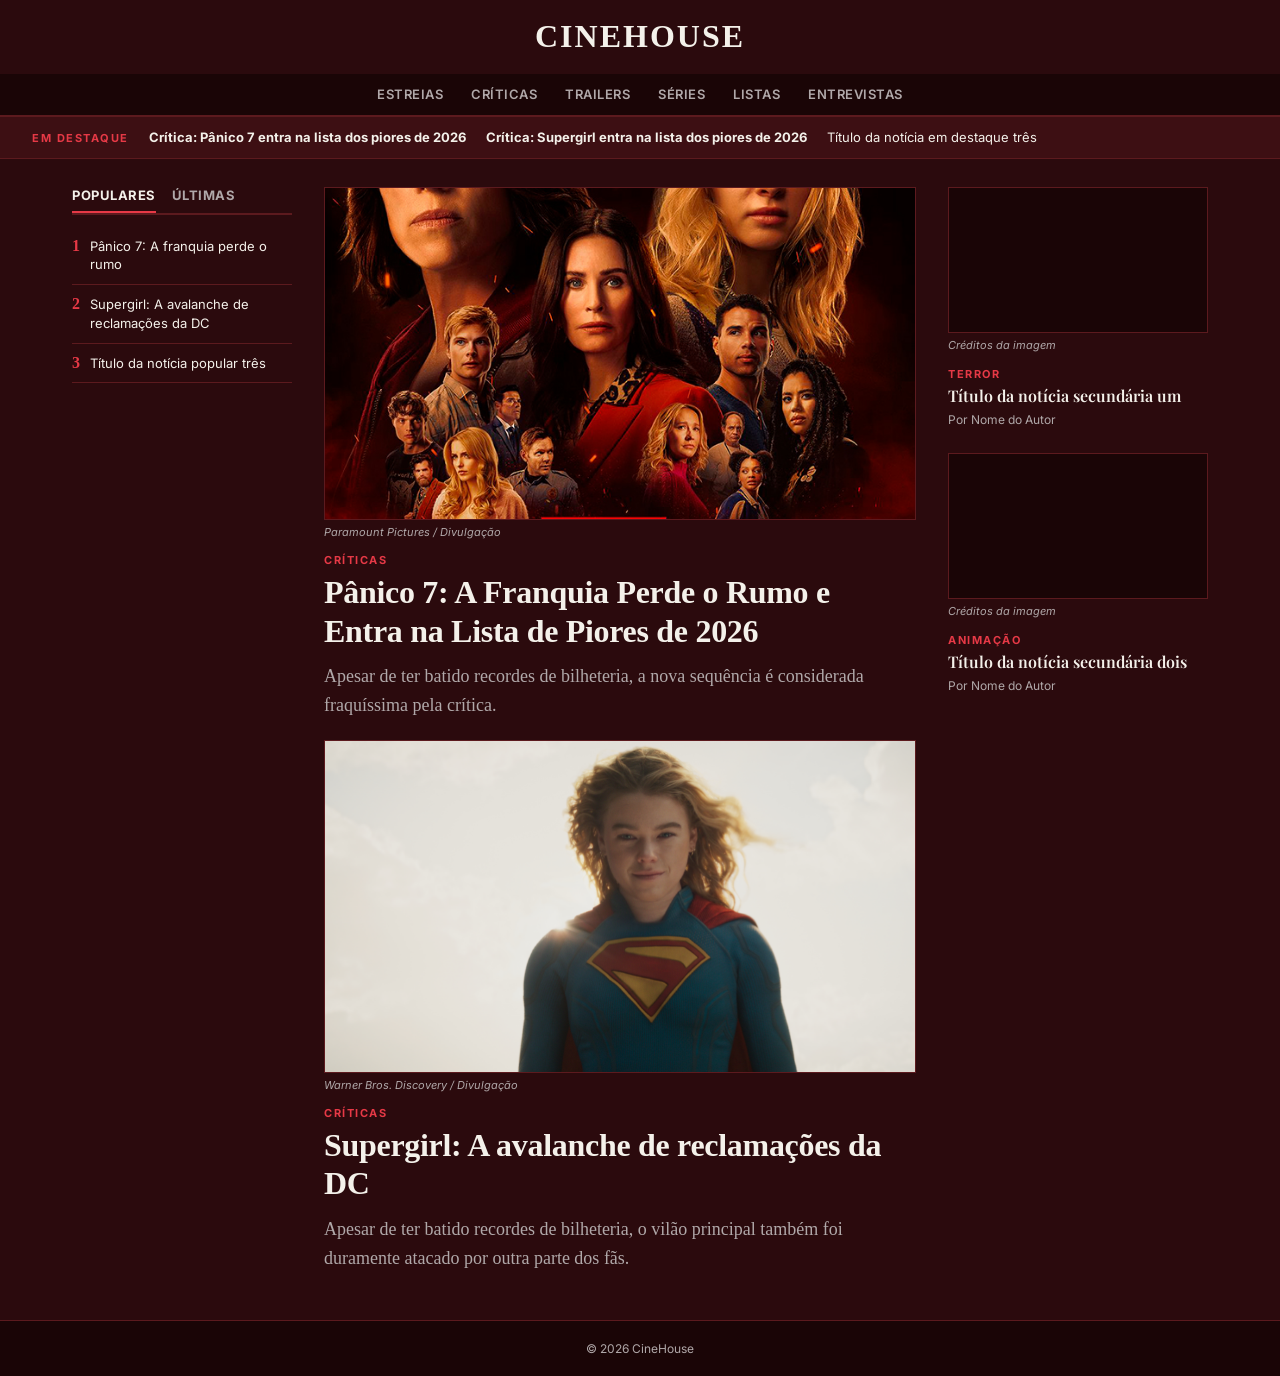
==== commit 4584bbd2: "Dattebayo: Bug fuck" ====
--- a/frontend/index.html
+++ b/frontend/index.html
@@ -6,7 +6,7 @@
   <title>CineHouse</title>
   <link rel="preconnect" href="https://fonts.googleapis.com">
   <link rel="preconnect" href="https://fonts.gstatic.com" crossorigin>
-  <link href="https://fonts.googleapis.com/css2?family=Cinzel:wght@700&family=Inter:wght@400;500;600;700&family=Lora:ital,wght@0,400;0,600;0,700;1,400&display=swap" rel="stylesheet">
+  <link href="https://fonts.googleapis.com/css2?family=Cinzel:wght@700&family=Inter:wght@400;500;600;700&family=Playfair+Display:ital,wght@0,400;0,600;0,700;1,400&display=swap" rel="stylesheet">
   
   <link rel="stylesheet" href="../styles/style.css">
 </head>
--- a/styles/style.css
+++ b/styles/style.css
@@ -8,11 +8,12 @@
   --accent-vermelho: #e63946;    /* Vermelho mais vivo para destaques*/
   
   --font-logo: 'Cinzel', Georgia, serif;
-  --font-serif: 'Lora', Georgia, serif;
+  /* Trocado para Playfair Display (estilo revista/Forbes de alto impacto) */
+  --font-serif: 'Playfair Display', Georgia, serif;
   --font-sans: 'Inter', system-ui, -apple-system, sans-serif;
 }
 
-* {
+*, *::before, *::after {
   box-sizing: border-box;
   margin: 0;
   padding: 0;
@@ -55,7 +56,7 @@
 }
 
 .logo {
-  font-family: var(--font-logo);
+  font-family: var(--font-logo) !important;
   font-size: 32px;
   font-weight: 700;
   letter-spacing: 2px;
@@ -109,6 +110,10 @@
   overflow-x: auto;
   white-space: nowrap;
   background: var(--bg-vinho-claro);
+}
+
+.trending-bar a {
+  font-family: var(--font-sans);
 }
 
 .trending-label {
@@ -168,13 +173,14 @@
 }
 
 .rank {
-  font-family: var(--font-serif);
+  font-family: var(--font-serif) !important;
   font-weight: bold;
   color: var(--accent-vermelho);
   font-size: 16px;
 }
 
 .popular-title {
+  font-family: var(--font-sans);
   font-size: 13px;
   line-height: 1.4;
   color: var(--text-principal);
@@ -226,7 +232,7 @@
 .featured-story h1, 
 .featured-story h2, 
 .featured-story h3 {
-  font-family: var(--font-serif);
+  font-family: var(--font-serif) !important;
   font-size: 32px;
   font-weight: 700;
   line-height: 1.2;
@@ -235,8 +241,15 @@
   color: var(--text-principal);
 }
 
+.featured-story h1 a, 
+.featured-story h2 a, 
+.featured-story h3 a {
+  font-family: var(--font-serif) !important;
+  color: var(--text-principal);
+}
+
 .deck {
-  font-family: var(--font-serif);
+  font-family: var(--font-serif) !important;
   font-size: 18px;
   font-weight: 400;
   color: var(--text-escuro);
@@ -247,7 +260,7 @@
 /* Parágrafos do Artigo */
 
 .featured-story p:not(.eyebrow):not(.deck) {
-  font-family: var(--font-serif);
+  font-family: var(--font-serif) !important;
   font-size: 17px;
   line-height: 1.7;
   color: var(--text-principal);
@@ -271,7 +284,7 @@
 }
 
 .secondary-story h3 {
-  font-family: var(--font-serif);
+  font-family: var(--font-serif) !important;
   font-size: 16px;
   font-weight: 600;
   line-height: 1.35;
@@ -279,7 +292,13 @@
   color: var(--text-principal);
 }
 
+.secondary-story h3 a {
+  font-family: var(--font-serif) !important;
+  color: var(--text-principal);
+}
+
 .byline {
+  font-family: var(--font-sans);
   font-size: 12px;
   color: var(--text-escuro);
 }
@@ -294,3 +313,28 @@
   color: var(--text-escuro);
   background: #1a0506;
 }
+
+
+@font-face {
+  font-family: 'Playfair Display';
+  src: url('../fonts/playfair-display-latin-700.woff2') format('woff2');
+  font-weight: 700;
+  font-style: normal;
+  font-display: swap;
+}
+
+@font-face {
+  font-family: 'Playfair Display';
+  src: url('../fonts/playfair-display-latin-regular.woff2') format('woff2');
+  font-weight: 400;
+  font-style: normal;
+  font-display: swap;
+}
+
+@font-face {
+  font-family: 'Cinzel';
+  src: url('../fonts/cinzel-latin-700.woff2') format('woff2');
+  font-weight: 700;
+  font-style: normal;
+  font-display: swap;
+}
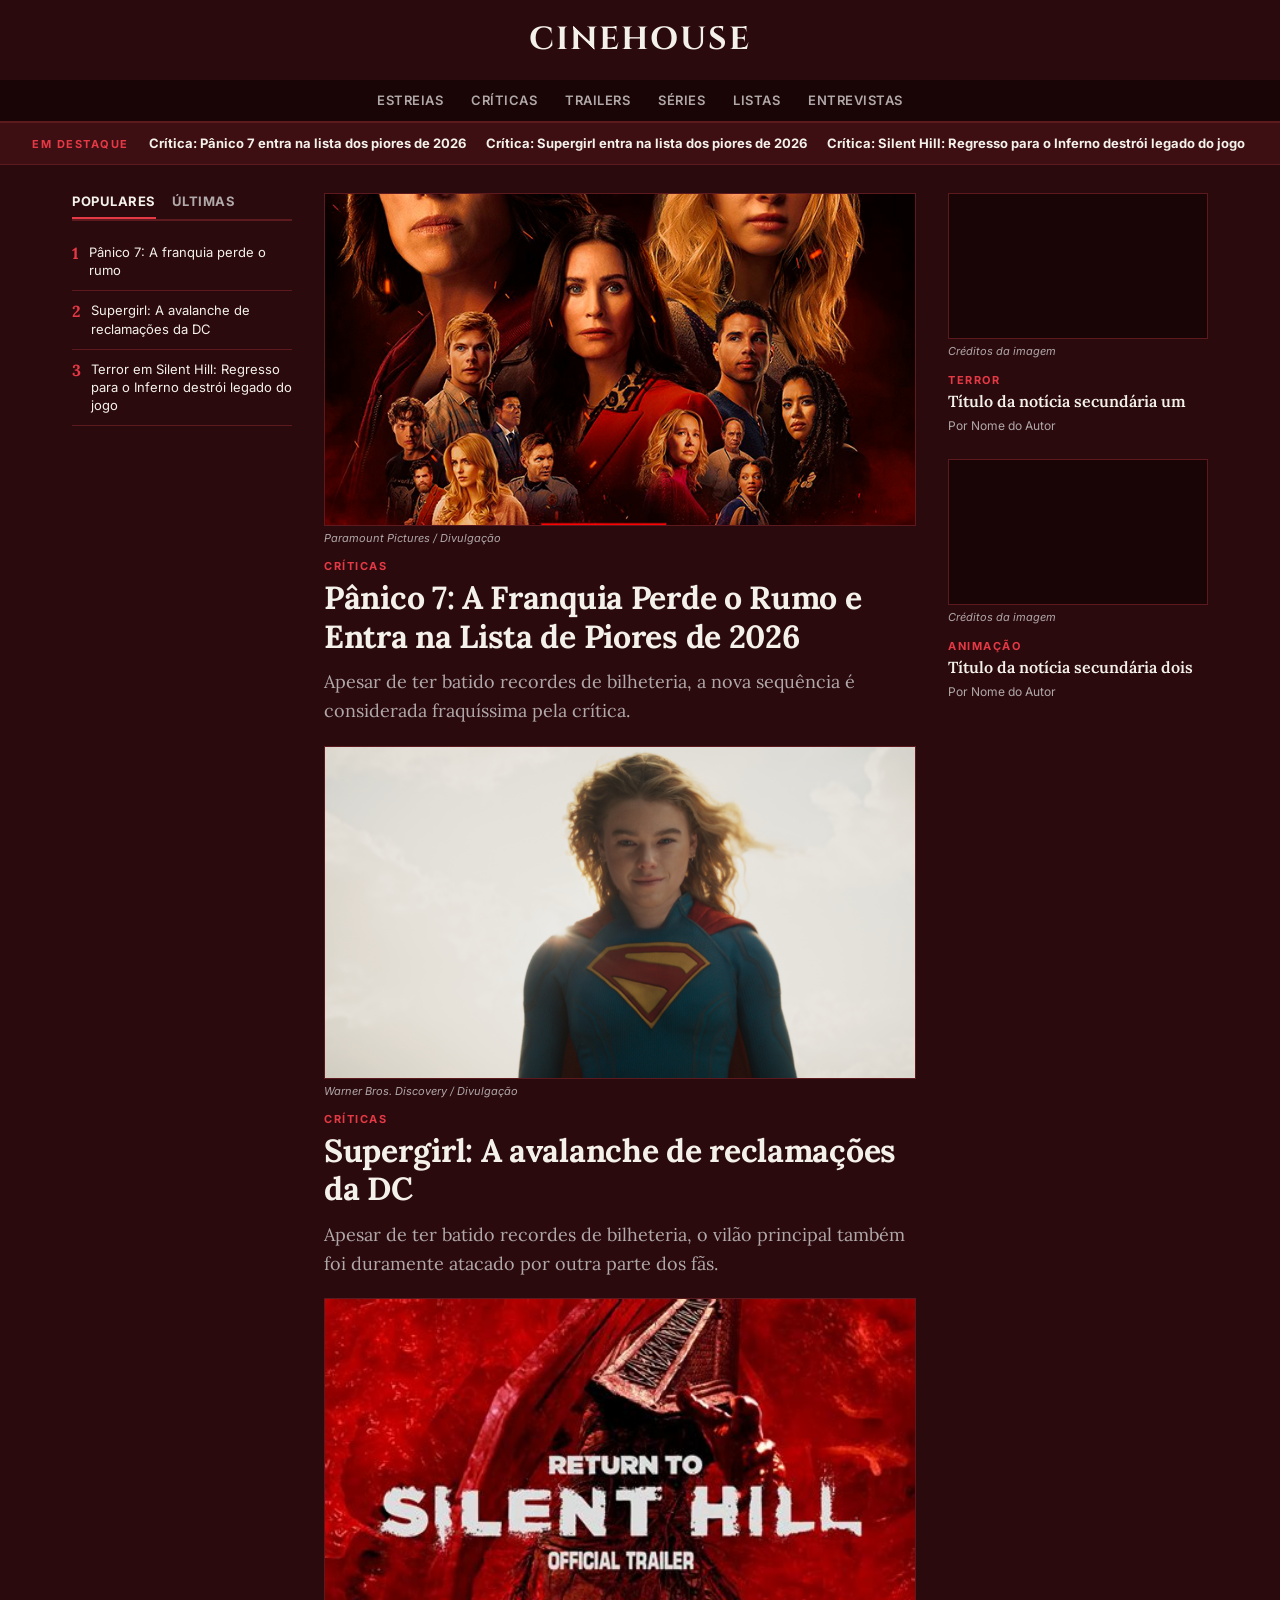
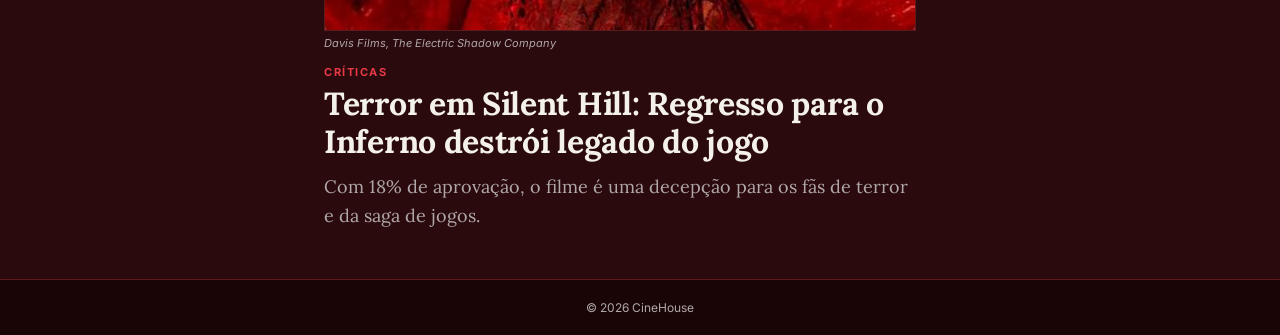
==== commit 3ef1268e: "feat: Bugs resolvidos, bug visual causado pelo navegador da pessoa" ====
--- a/frontend/index.html
+++ b/frontend/index.html
@@ -6,8 +6,8 @@
   <title>CineHouse</title>
   <link rel="preconnect" href="https://fonts.googleapis.com">
   <link rel="preconnect" href="https://fonts.gstatic.com" crossorigin>
-  <link href="https://fonts.googleapis.com/css2?family=Cinzel:wght@700&family=Inter:wght@400;500;600;700&family=Playfair+Display:ital,wght@0,400;0,600;0,700;1,400&display=swap" rel="stylesheet">
-  
+  <link href="https://fonts.googleapis.com/css2?family=Cinzel:wght@700&family=Inter:wght@400;500;600;700&family=Lora:ital,wght@0,400;0,600;0,700;1,400&display=swap" rel="stylesheet">
+
   <link rel="stylesheet" href="../styles/style.css">
 </head>
 <body>
@@ -19,7 +19,7 @@
     </div>
     <nav class="main-nav">
       <a href="#">Estreias</a>
-      <a href="#">Críticas</a>
+      <a href="criticas.html">Críticas</a>
       <a href="#">Trailers</a>
       <a href="#">Séries</a>
       <a href="#">Listas</a>
@@ -31,7 +31,7 @@
     <span class="trending-label">Em destaque</span>
     <a href="../noticias/Panico7.html"><b>Crítica: Pânico 7 entra na lista dos piores de 2026</b></a>
     <a href="../noticias/Supergirl.html"><strong>Crítica: Supergirl entra na lista dos piores de 2026</strong></a>
-    <a href="#">Título da notícia em destaque três</a>
+    <a href="../noticias/Silent_Hill.html"><strong>Crítica: Silent Hill: Regresso para o Inferno destrói legado do jogo</strong></a>
   </div>
 
   <main class="content-grid">
@@ -52,7 +52,7 @@
         </li>
         <li>
           <span class="rank">3</span>
-          <span class="popular-title">Título da notícia popular três</span>
+          <a href="../noticias/Silent_Hill.html" class="popular-title">Terror em Silent Hill: Regresso para o Inferno destrói legado do jogo</a>
         </li>
       </ol>
     </aside>
@@ -81,6 +81,18 @@
         <p class="eyebrow">Críticas</p>
         <h2><a href="../noticias/Supergirl.html">Supergirl: A avalanche de reclamações da DC</a></h2>
         <p class="deck">Apesar de ter batido recordes de bilheteria, o vilão principal também foi duramente atacado por outra parte dos fãs.</p>
+      </article>
+
+      <article class="featured-story">
+        <a href="../noticias/Silent_Hill.html">
+          <figure class="featured-media">
+            <img src="../cartazes/Silent.jpg" alt="Capa do filme Terror em Silent Hill: Regresso para o Inferno">
+            <figcaption class="media-caption">Davis Films, The Electric Shadow Company</figcaption>
+          </figure>
+        </a>
+        <p class="eyebrow">Críticas</p>
+        <h2><a href="../noticias/Silent_Hill.html">Terror em Silent Hill: Regresso para o Inferno destrói legado do jogo</a></h2>
+        <p class="deck">Com 18% de aprovação, o filme é uma decepção para os fãs de terror e da saga de jogos.</p>
       </article>
     </div>
 
--- a/styles/style.css
+++ b/styles/style.css
@@ -6,14 +6,13 @@
   --text-escuro: #b0a8a9;    /* Cinza avermelhado para textos secundários */
   --borda-vinho: #5c1a1e;   /* Cor das linhas de baixo*/
   --accent-vermelho: #e63946;    /* Vermelho mais vivo para destaques*/
-  
+
   --font-logo: 'Cinzel', Georgia, serif;
-  /* Trocado para Playfair Display (estilo revista/Forbes de alto impacto) */
-  --font-serif: 'Playfair Display', Georgia, serif;
+  --font-serif: 'Lora', Georgia, serif;
   --font-sans: 'Inter', system-ui, -apple-system, sans-serif;
 }
 
-*, *::before, *::after {
+* {
   box-sizing: border-box;
   margin: 0;
   padding: 0;
@@ -22,7 +21,7 @@
 body {
   font-family: var(--font-sans);
   color: var(--text-principal);
-  background: var(--bg-vinho); 
+  background: var(--bg-vinho);
 }
 
 a {
@@ -56,7 +55,7 @@
 }
 
 .logo {
-  font-family: var(--font-logo) !important;
+  font-family: var(--font-logo);
   font-size: 32px;
   font-weight: 700;
   letter-spacing: 2px;
@@ -110,10 +109,6 @@
   overflow-x: auto;
   white-space: nowrap;
   background: var(--bg-vinho-claro);
-}
-
-.trending-bar a {
-  font-family: var(--font-sans);
 }
 
 .trending-label {
@@ -173,14 +168,13 @@
 }
 
 .rank {
-  font-family: var(--font-serif) !important;
+  font-family: var(--font-serif);
   font-weight: bold;
   color: var(--accent-vermelho);
   font-size: 16px;
 }
 
 .popular-title {
-  font-family: var(--font-sans);
   font-size: 13px;
   line-height: 1.4;
   color: var(--text-principal);
@@ -229,10 +223,10 @@
   letter-spacing: 1.5px;
 }
 
-.featured-story h1, 
-.featured-story h2, 
+.featured-story h1,
+.featured-story h2,
 .featured-story h3 {
-  font-family: var(--font-serif) !important;
+  font-family: var(--font-serif);
   font-size: 32px;
   font-weight: 700;
   line-height: 1.2;
@@ -241,15 +235,8 @@
   color: var(--text-principal);
 }
 
-.featured-story h1 a, 
-.featured-story h2 a, 
-.featured-story h3 a {
-  font-family: var(--font-serif) !important;
-  color: var(--text-principal);
-}
-
 .deck {
-  font-family: var(--font-serif) !important;
+  font-family: var(--font-serif);
   font-size: 18px;
   font-weight: 400;
   color: var(--text-escuro);
@@ -260,7 +247,7 @@
 /* Parágrafos do Artigo */
 
 .featured-story p:not(.eyebrow):not(.deck) {
-  font-family: var(--font-serif) !important;
+  font-family: var(--font-serif);
   font-size: 17px;
   line-height: 1.7;
   color: var(--text-principal);
@@ -284,7 +271,7 @@
 }
 
 .secondary-story h3 {
-  font-family: var(--font-serif) !important;
+  font-family: var(--font-serif);
   font-size: 16px;
   font-weight: 600;
   line-height: 1.35;
@@ -292,13 +279,7 @@
   color: var(--text-principal);
 }
 
-.secondary-story h3 a {
-  font-family: var(--font-serif) !important;
-  color: var(--text-principal);
-}
-
 .byline {
-  font-family: var(--font-sans);
   font-size: 12px;
   color: var(--text-escuro);
 }
@@ -313,28 +294,77 @@
   color: var(--text-escuro);
   background: #1a0506;
 }
-
-
-@font-face {
-  font-family: 'Playfair Display';
-  src: url('../fonts/playfair-display-latin-700.woff2') format('woff2');
-  font-weight: 700;
-  font-style: normal;
-  font-display: swap;
-}
-
-@font-face {
-  font-family: 'Playfair Display';
-  src: url('../fonts/playfair-display-latin-regular.woff2') format('woff2');
-  font-weight: 400;
-  font-style: normal;
-  font-display: swap;
-}
-
-@font-face {
-  font-family: 'Cinzel';
-  src: url('../fonts/cinzel-latin-700.woff2') format('woff2');
-  font-weight: 700;
-  font-style: normal;
-  font-display: swap;
-}
+/* Página de listagem (Críticas) */
+
+.main-nav a.active {
+  color: var(--text-principal);
+  border-bottom: 2px solid var(--accent-vermelho);
+}
+
+.page-single {
+  max-width: 900px;
+  margin: 0 auto;
+  padding: 36px 32px;
+}
+
+.page-title {
+  font-family: var(--font-serif);
+  font-size: 36px;
+  font-weight: 700;
+  margin-bottom: 6px;
+}
+
+.page-subtitle {
+  font-family: var(--font-sans);
+  font-size: 14px;
+  color: var(--text-escuro);
+  padding-bottom: 16px;
+  margin-bottom: 8px;
+  border-bottom: 2px solid var(--borda-vinho);
+}
+
+.review-card {
+  display: grid;
+  grid-template-columns: 300px 1fr;
+  gap: 24px;
+  padding: 24px 0;
+  border-bottom: 1px solid var(--borda-vinho);
+}
+
+.review-thumb {
+  border-bottom: none;
+}
+
+.review-thumb img {
+  width: 100%;
+  aspect-ratio: 16 / 9;
+  object-fit: cover;
+  display: block;
+  border: 1px solid var(--borda-vinho);
+  background: #1a0506;
+}
+
+.review-body h2 {
+  font-family: var(--font-serif);
+  font-size: 24px;
+  font-weight: 700;
+  line-height: 1.25;
+  margin-bottom: 10px;
+}
+
+.review-body .deck {
+  font-size: 16px;
+  margin-bottom: 12px;
+}
+
+.review-ratings {
+  font-family: var(--font-sans);
+  font-size: 13px;
+  color: var(--text-escuro);
+}
+
+@media (max-width: 700px) {
+  .review-card {
+    grid-template-columns: 1fr;
+  }
+}
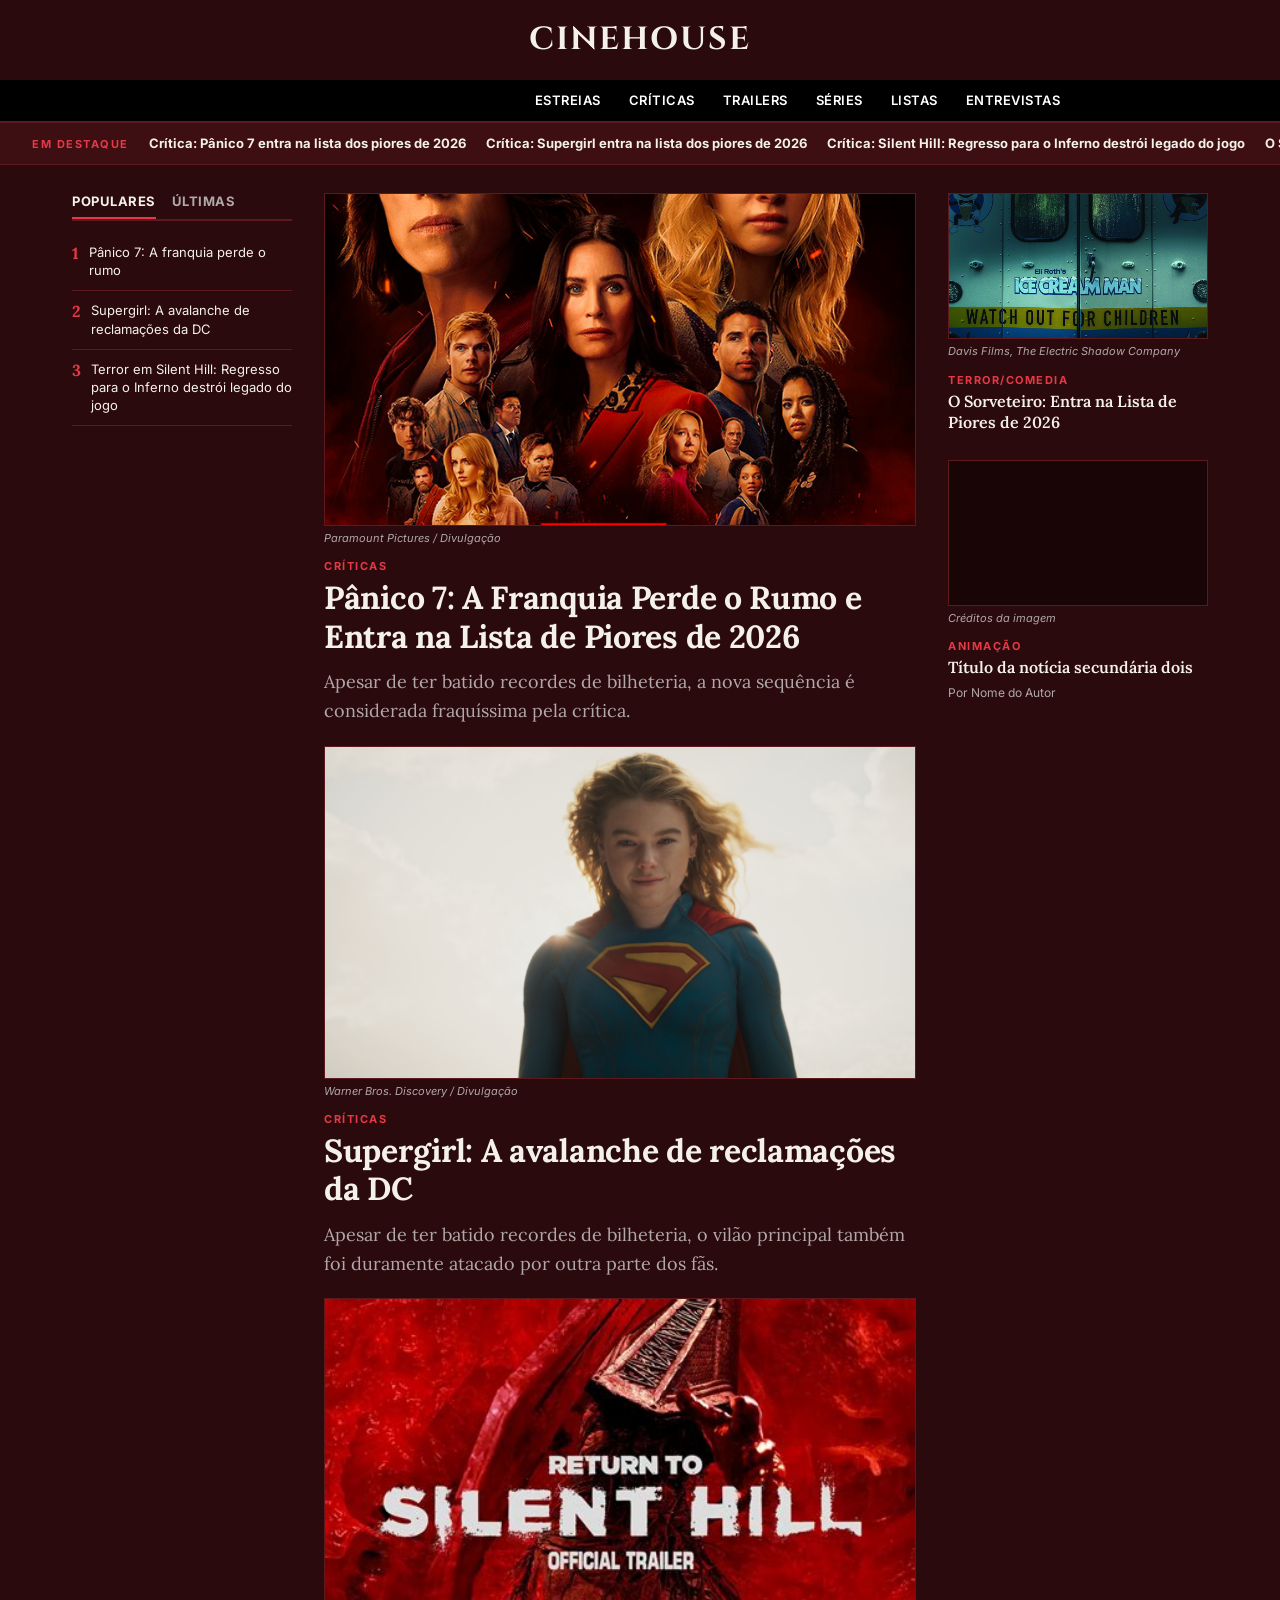
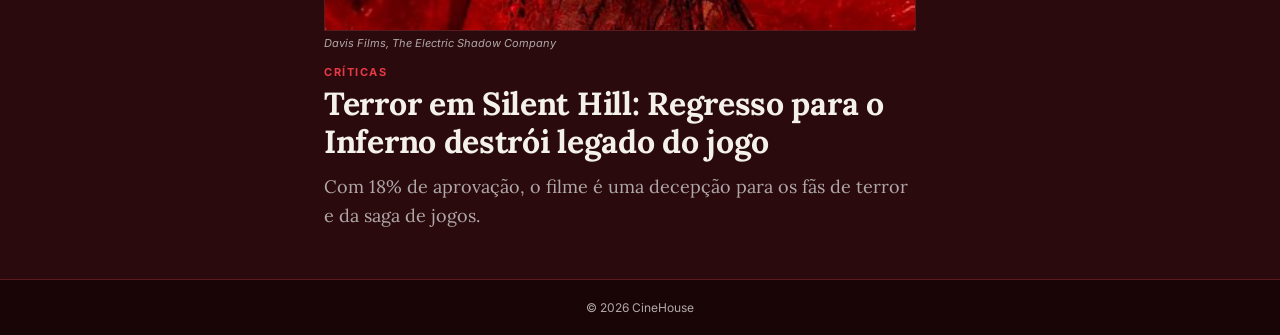
==== commit 2a6cdab6: "feat: Alteracoes que o Professor pediu feitas, noticia do: O Sorveteiro adicionada e linkada" ====
--- a/frontend/index.html
+++ b/frontend/index.html
@@ -32,6 +32,7 @@
     <a href="../noticias/Panico7.html"><b>Crítica: Pânico 7 entra na lista dos piores de 2026</b></a>
     <a href="../noticias/Supergirl.html"><strong>Crítica: Supergirl entra na lista dos piores de 2026</strong></a>
     <a href="../noticias/Silent_Hill.html"><strong>Crítica: Silent Hill: Regresso para o Inferno destrói legado do jogo</strong></a>
+    <a href="../noticias/O sorveteiro.html"><strong>O Sorveteiro: Entra na Lista de Piores de 2026</strong></a>
   </div>
 
   <main class="content-grid">
@@ -97,16 +98,16 @@
     </div>
 
     <!-- Artigos da Direita -->
-    <aside class="sidebar-right">
-      <div class="secondary-story">
+
+  <aside class="sidebar-right">
+    <div class="secondary-story">
         <figure class="secondary-media">
-          <div class="secondary-image-placeholder"></div>
-          <figcaption class="media-caption">Créditos da imagem</figcaption>
+            <img src="../cartazes/O sorveteiro.jpg" alt="Cartaz do filme Terror em Silent Hill: Regresso para o Inferno">
+            <figcaption class="media-caption">Davis Films, The Electric Shadow Company</figcaption>
         </figure>
-        <p class="category">Terror</p>
-        <h3><a href="#">Título da notícia secundária um</a></h3>
-        <p class="byline">Por Nome do Autor</p>
-      </div>
+        <p class="category">Terror/Comedia</p>
+        <h3><a href="../noticias/O sorveteiro.html">O Sorveteiro:  Entra na Lista de Piores de 2026</a></h3>
+    </div>
       <div class="secondary-story">
         <figure class="secondary-media">
           <div class="secondary-image-placeholder"></div>
--- a/styles/style.css
+++ b/styles/style.css
@@ -77,15 +77,14 @@
 
 .main-nav {
   display: flex;
-  justify-content: center;
+  justify-content: right;
   gap: 28px;
-  padding: 12px 0;
-  background: #1a0506;
-  border-bottom: 1px solid var(--borda-vinho);
-}
-
+  padding: 12px 220px 12px 0; /* O 220px na direita afasta os links da borda */
+  background: #000000;
+  border-bottom: 1px solid var(--borda-vinho); /* Devolve a linha vermelha escura */
+}
 .main-nav a {
-  color: var(--text-escuro);
+  color: #FFFFFF;
   font-family: var(--font-sans);
   font-size: 13px;
   font-weight: 600;
@@ -368,3 +367,20 @@
     grid-template-columns: 1fr;
   }
 }
+
+/* Mídias e Imagens (figure / figcaption) */
+
+figure.featured-media,
+figure.secondary-media {
+  margin: 0 0 14px 0;
+}
+
+.featured-media img,
+.secondary-media img {
+  width: 100%;
+  aspect-ratio: 16 / 9;
+  object-fit: cover;
+  display: block;
+  border: 1px solid var(--borda-vinho);
+  background: #1a0506;
+}
